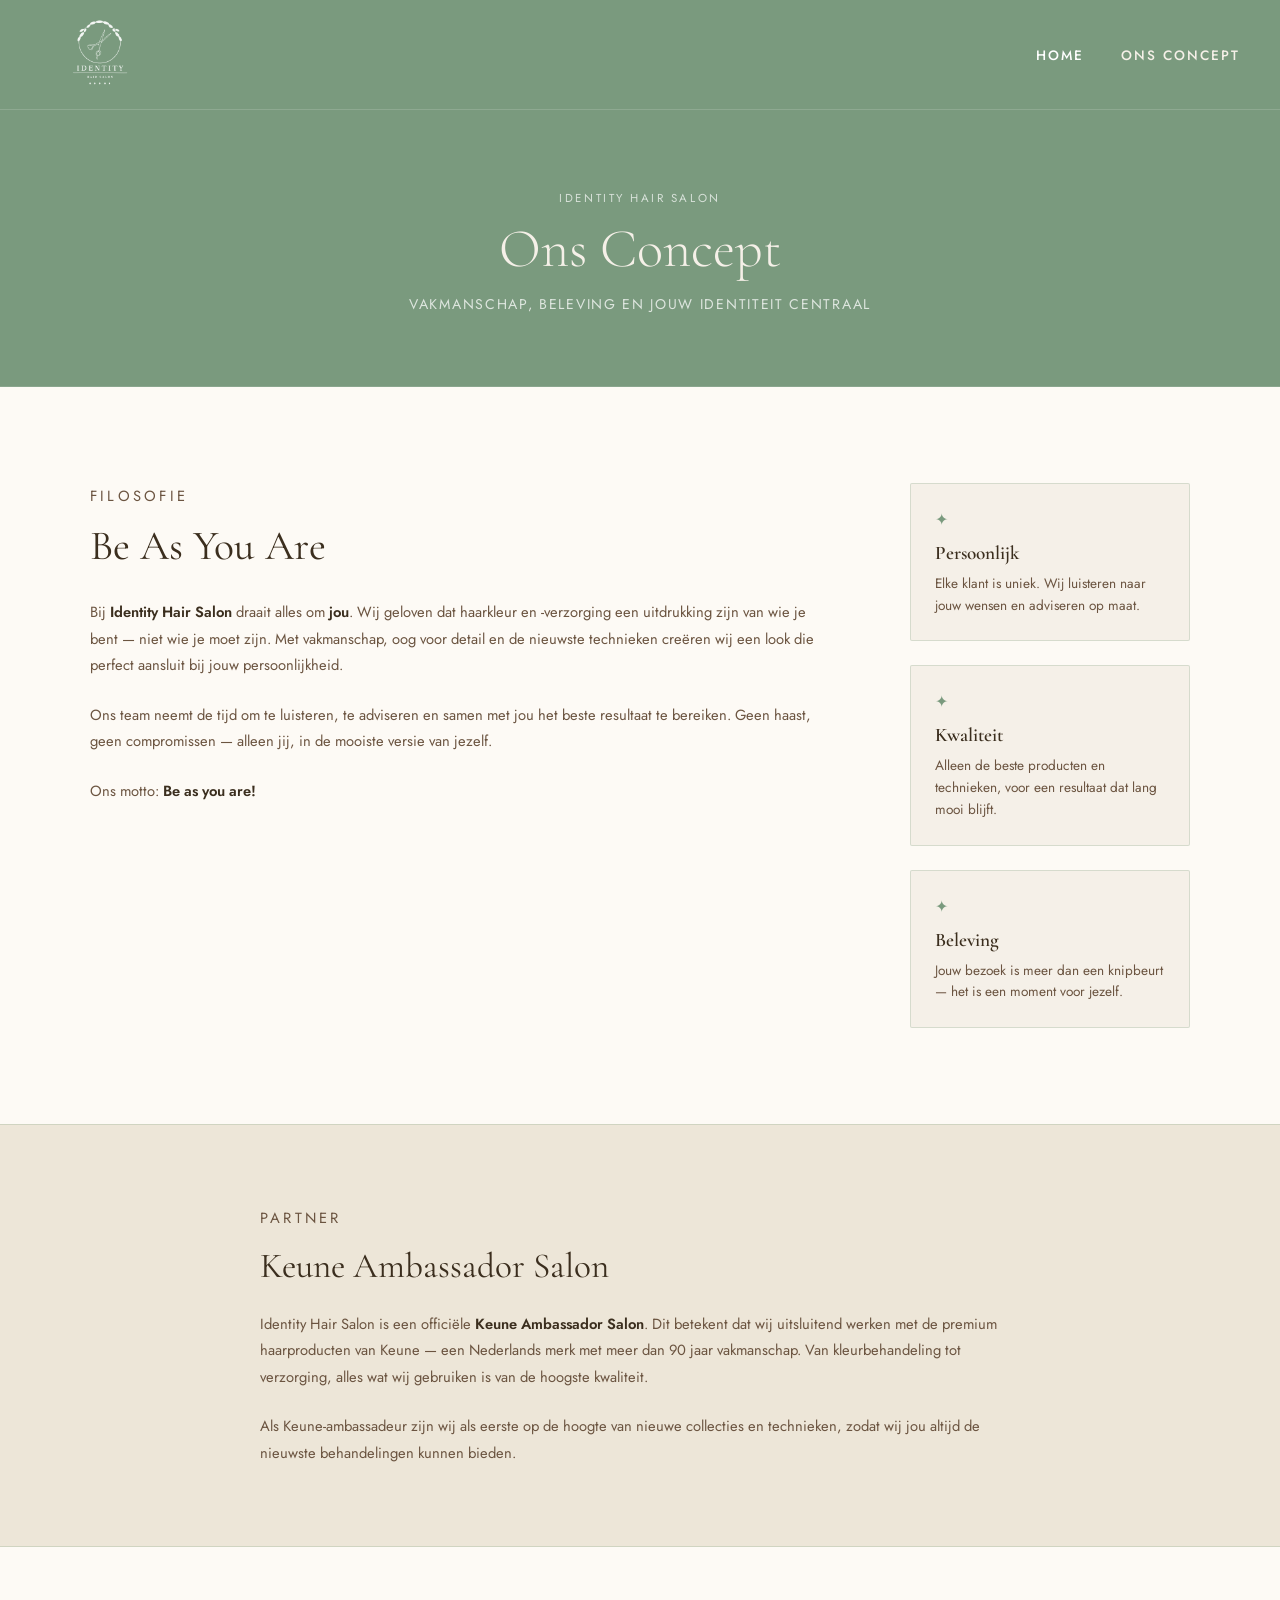
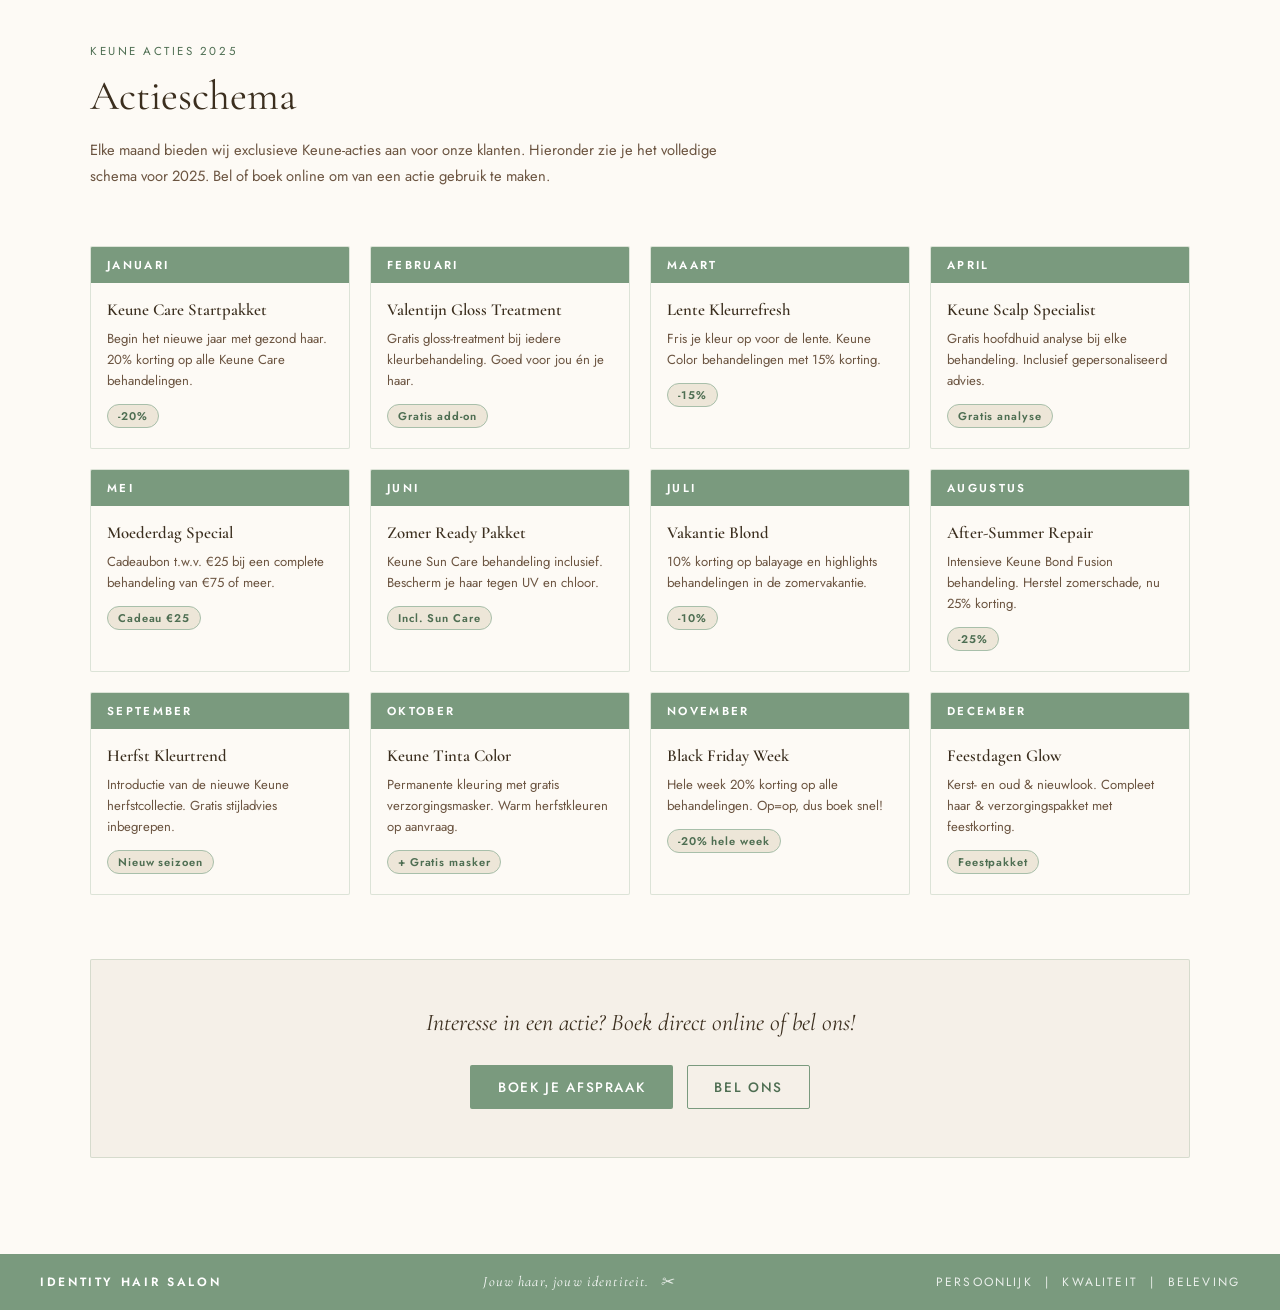
==== ons-concept.html @ a46dd1f7 "init commit" ====
<!DOCTYPE html>
<html lang="nl">
<head>
  <meta charset="UTF-8">
  <meta name="viewport" content="width=device-width, initial-scale=1.0">
  <title>Ons Concept &amp; Acties | Identity Hair Salon</title>
  <link rel="stylesheet" href="css/style.css">
  <link rel="stylesheet" href="css/concept.css">
</head>
<body>

  <!-- Navbar -->
  <nav class="navbar">
    <a href="index.html">
      <img src="assets/logo.png" alt="Identity Hair Salon" class="logo">
    </a>
    <ul class="navbar-links">
      <li><a href="index.html">Home</a></li>
      <li><a href="ons-concept.html" class="active">Ons Concept</a></li>
    </ul>
    <button class="hamburger" id="hamburger" aria-label="Menu">
      <span></span><span></span><span></span>
    </button>
  </nav>

  <nav class="mobile-nav" id="mobile-nav">
    <a href="index.html">Home</a>
    <a href="ons-concept.html" class="active">Ons Concept</a>
  </nav>

  <!-- Page Hero -->
  <section class="page-hero">
    <div class="page-hero-inner">
      <p class="page-eyebrow">Identity Hair Salon</p>
      <h1>Ons Concept</h1>
      <p class="page-sub">Vakmanschap, beleving en jouw identiteit centraal</p>
    </div>
  </section>

  <!-- Filosofie -->
  <section class="filosofie">
    <div class="filosofie-inner">
      <div class="filosofie-text">
        <p class="section-eyebrow">Filosofie</p>
        <h2>Be As You Are</h2>
        <p>Bij <strong>Identity Hair Salon</strong> draait alles om <strong>jou</strong>. Wij geloven dat haarkleur en -verzorging een uitdrukking zijn van wie je bent — niet wie je moet zijn. Met vakmanschap, oog voor detail en de nieuwste technieken creëren wij een look die perfect aansluit bij jouw persoonlijkheid.</p>
        <br>
        <p>Ons team neemt de tijd om te luisteren, te adviseren en samen met jou het beste resultaat te bereiken. Geen haast, geen compromissen — alleen jij, in de mooiste versie van jezelf.</p>
        <br>
        <p>Ons motto: <strong>Be as you are!</strong></p>
      </div>

      <div class="filosofie-values">
        <div class="value-card">
          <span class="value-icon">✦</span>
          <h3>Persoonlijk</h3>
          <p>Elke klant is uniek. Wij luisteren naar jouw wensen en adviseren op maat.</p>
        </div>
        <div class="value-card">
          <span class="value-icon">✦</span>
          <h3>Kwaliteit</h3>
          <p>Alleen de beste producten en technieken, voor een resultaat dat lang mooi blijft.</p>
        </div>
        <div class="value-card">
          <span class="value-icon">✦</span>
          <h3>Beleving</h3>
          <p>Jouw bezoek is meer dan een knipbeurt — het is een moment voor jezelf.</p>
        </div>
      </div>
    </div>
  </section>

  <!-- Keune Ambassador -->
  <section class="keune-section">
    <div class="keune-inner">
      <p class="section-eyebrow">Partner</p>
      <h2>Keune Ambassador Salon</h2>
      <p>Identity Hair Salon is een officiële <strong>Keune Ambassador Salon</strong>. Dit betekent dat wij uitsluitend werken met de premium haarproducten van Keune — een Nederlands merk met meer dan 90 jaar vakmanschap. Van kleurbehandeling tot verzorging, alles wat wij gebruiken is van de hoogste kwaliteit.</p>
      <br>
      <p>Als Keune-ambassadeur zijn wij als eerste op de hoogte van nieuwe collecties en technieken, zodat wij jou altijd de nieuwste behandelingen kunnen bieden.</p>
    </div>
  </section>

  <!-- Actieschema -->
  <section class="acties-section" id="acties">
    <div class="acties-inner">
      <p class="section-eyebrow">Keune Acties 2025</p>
      <h2>Actieschema</h2>
      <p class="acties-intro">Elke maand bieden wij exclusieve Keune-acties aan voor onze klanten. Hieronder zie je het volledige schema voor 2025. Bel of boek online om van een actie gebruik te maken.</p>

      <div class="acties-grid">

        <div class="actie-card">
          <div class="actie-maand">Januari</div>
          <div class="actie-body">
            <h4>Keune Care Startpakket</h4>
            <p>Begin het nieuwe jaar met gezond haar. 20% korting op alle Keune Care behandelingen.</p>
            <span class="actie-badge">-20%</span>
          </div>
        </div>

        <div class="actie-card">
          <div class="actie-maand">Februari</div>
          <div class="actie-body">
            <h4>Valentijn Gloss Treatment</h4>
            <p>Gratis gloss-treatment bij iedere kleurbehandeling. Goed voor jou én je haar.</p>
            <span class="actie-badge">Gratis add-on</span>
          </div>
        </div>

        <div class="actie-card">
          <div class="actie-maand">Maart</div>
          <div class="actie-body">
            <h4>Lente Kleurrefresh</h4>
            <p>Fris je kleur op voor de lente. Keune Color behandelingen met 15% korting.</p>
            <span class="actie-badge">-15%</span>
          </div>
        </div>

        <div class="actie-card">
          <div class="actie-maand">April</div>
          <div class="actie-body">
            <h4>Keune Scalp Specialist</h4>
            <p>Gratis hoofdhuid analyse bij elke behandeling. Inclusief gepersonaliseerd advies.</p>
            <span class="actie-badge">Gratis analyse</span>
          </div>
        </div>

        <div class="actie-card">
          <div class="actie-maand">Mei</div>
          <div class="actie-body">
            <h4>Moederdag Special</h4>
            <p>Cadeaubon t.w.v. €25 bij een complete behandeling van €75 of meer.</p>
            <span class="actie-badge">Cadeau €25</span>
          </div>
        </div>

        <div class="actie-card">
          <div class="actie-maand">Juni</div>
          <div class="actie-body">
            <h4>Zomer Ready Pakket</h4>
            <p>Keune Sun Care behandeling inclusief. Bescherm je haar tegen UV en chloor.</p>
            <span class="actie-badge">Incl. Sun Care</span>
          </div>
        </div>

        <div class="actie-card">
          <div class="actie-maand">Juli</div>
          <div class="actie-body">
            <h4>Vakantie Blond</h4>
            <p>10% korting op balayage en highlights behandelingen in de zomervakantie.</p>
            <span class="actie-badge">-10%</span>
          </div>
        </div>

        <div class="actie-card">
          <div class="actie-maand">Augustus</div>
          <div class="actie-body">
            <h4>After-Summer Repair</h4>
            <p>Intensieve Keune Bond Fusion behandeling. Herstel zomerschade, nu 25% korting.</p>
            <span class="actie-badge">-25%</span>
          </div>
        </div>

        <div class="actie-card">
          <div class="actie-maand">September</div>
          <div class="actie-body">
            <h4>Herfst Kleurtrend</h4>
            <p>Introductie van de nieuwe Keune herfstcollectie. Gratis stijladvies inbegrepen.</p>
            <span class="actie-badge">Nieuw seizoen</span>
          </div>
        </div>

        <div class="actie-card">
          <div class="actie-maand">Oktober</div>
          <div class="actie-body">
            <h4>Keune Tinta Color</h4>
            <p>Permanente kleuring met gratis verzorgingsmasker. Warm herfstkleuren op aanvraag.</p>
            <span class="actie-badge">+ Gratis masker</span>
          </div>
        </div>

        <div class="actie-card">
          <div class="actie-maand">November</div>
          <div class="actie-body">
            <h4>Black Friday Week</h4>
            <p>Hele week 20% korting op alle behandelingen. Op=op, dus boek snel!</p>
            <span class="actie-badge">-20% hele week</span>
          </div>
        </div>

        <div class="actie-card">
          <div class="actie-maand">December</div>
          <div class="actie-body">
            <h4>Feestdagen Glow</h4>
            <p>Kerst- en oud &amp; nieuwlook. Compleet haar &amp; verzorgingspakket met feestkorting.</p>
            <span class="actie-badge">Feestpakket</span>
          </div>
        </div>

      </div>

      <div class="acties-cta">
        <p>Interesse in een actie? Boek direct online of bel ons!</p>
        <div class="acties-cta-buttons">
          <a href="https://www.salonhub.nl" class="btn">Boek je afspraak</a>
          <a href="tel:+31000000000" class="btn-outline">Bel ons</a>
        </div>
      </div>
    </div>
  </section>

  <!-- Footer -->
  <footer>
    <span class="footer-brand">Identity Hair Salon</span>
    <span class="footer-tagline">
      Jouw haar, jouw identiteit.
      <span class="scissors-icon">✂</span>
    </span>
    <span class="footer-values">Persoonlijk &nbsp;|&nbsp; Kwaliteit &nbsp;|&nbsp; Beleving</span>
  </footer>

  <script>
    const ham = document.getElementById('hamburger');
    const mob = document.getElementById('mobile-nav');
    ham.addEventListener('click', () => {
      ham.classList.toggle('open');
      mob.classList.toggle('open');
    });
  </script>

</body>
</html>
---- css/style.css ----
@import url('https://fonts.googleapis.com/css2?family=Cormorant+Garamond:ital,wght@0,300;0,400;0,600;1,300;1,400&family=Jost:wght@300;400;500;600&display=swap');

/* ── Variables ──────────────────────────────────────── */
:root {
  --sage:       #7a9a7e;
  --sage-light: #a8bfaa;
  --sage-dark:  #4e6e52;
  --cream:      #f5f0e8;
  --cream-dark: #ede6d8;
  --brown:      #3b2e1e;
  --brown-mid:  #6b5440;
  --white:      #fdfaf5;
  --text:       #3b2e1e;
  --border:     rgba(122,154,126,0.25);
  --shadow:     0 8px 32px rgba(59,46,30,0.10);
}

/* ── Reset ──────────────────────────────────────────── */
*, *::before, *::after { box-sizing: border-box; margin: 0; padding: 0; }

html { height: 100%; scroll-behavior: smooth; }

body {
  font-family: 'Jost', sans-serif;
  color: var(--text);
  background: var(--white);
  min-height: 100%;
  display: flex;
  flex-direction: column;
  padding-top: 110px;
}

img { display: block; max-width: 100%; }
a { text-decoration: none; color: inherit; }

/* ── Navbar ─────────────────────────────────────────── */
.navbar {
  position: fixed;
  top: 0; left: 0; right: 0;
  z-index: 1000;
  display: flex;
  justify-content: space-between;
  align-items: center;
  background: var(--sage);
  padding: 0 40px;
  height: 110px;
  border-bottom: 1px solid rgba(255,255,255,0.15);
}

.navbar .logo {
  height: 80px;
  width: auto;
  object-fit: contain;
  filter: brightness(0) invert(1);
  opacity: 0.92;
}

.navbar-links {
  display: flex;
  gap: 36px;
  align-items: center;
  list-style: none;
}

.navbar-links a {
  color: #fff;
  font-family: 'Jost', sans-serif;
  font-weight: 500;
  font-size: 0.85rem;
  letter-spacing: 0.15em;
  text-transform: uppercase;
  transition: color 0.3s;
}

.navbar-links a:hover,
.navbar-links a.active {
  color: var(--cream);
}

/* ── Hamburger ──────────────────────────────────────── */
.hamburger {
  display: none;
  flex-direction: column;
  gap: 5px;
  background: none;
  border: none;
  cursor: pointer;
  padding: 4px;
}
.hamburger span {
  display: block;
  width: 24px; height: 2px;
  background: #fff;
  border-radius: 2px;
  transition: all 0.3s;
}
.hamburger.open span:nth-child(1) { transform: translateY(7px) rotate(45deg); }
.hamburger.open span:nth-child(2) { opacity: 0; }
.hamburger.open span:nth-child(3) { transform: translateY(-7px) rotate(-45deg); }

/* ── Mobile nav ─────────────────────────────────────── */
.mobile-nav {
  display: none;
  flex-direction: column;
  background: var(--sage-dark);
  padding: 24px 32px;
  gap: 20px;
  position: fixed;
  top: 110px; left: 0; right: 0;
  z-index: 999;
}
.mobile-nav.open { display: flex; }
.mobile-nav a {
  color: #fff;
  font-size: 1rem;
  font-family: 'Jost', sans-serif;
  font-weight: 500;
  letter-spacing: 0.1em;
  text-transform: uppercase;
}
.mobile-nav a:hover { color: var(--cream); }

/* ── Buttons ─────────────────────────────────────────── */
.btn {
  display: inline-block;
  background: var(--sage);
  color: #fff;
  padding: 12px 28px;
  border-radius: 2px;
  font-family: 'Jost', sans-serif;
  font-weight: 500;
  font-size: 0.85rem;
  letter-spacing: 0.12em;
  text-transform: uppercase;
  transition: background 0.3s, transform 0.2s;
  border: none;
  cursor: pointer;
}
.btn:hover { background: var(--sage-dark); transform: translateY(-1px); }

.btn-outline {
  display: inline-block;
  border: 1.5px solid var(--sage);
  color: var(--sage-dark);
  padding: 11px 26px;
  border-radius: 2px;
  font-family: 'Jost', sans-serif;
  font-weight: 500;
  font-size: 0.85rem;
  letter-spacing: 0.12em;
  text-transform: uppercase;
  transition: all 0.3s;
  background: transparent;
  cursor: pointer;
}
.btn-outline:hover {
  background: var(--sage);
  color: #fff;
}

.btn-acties {
  display: inline-block;
  background: var(--cream);
  color: var(--sage-dark);
  border: 1.5px solid var(--sage);
  padding: 13px 32px;
  border-radius: 2px;
  font-family: 'Jost', sans-serif;
  font-weight: 600;
  font-size: 0.85rem;
  letter-spacing: 0.14em;
  text-transform: uppercase;
  transition: all 0.3s;
  cursor: pointer;
}
.btn-acties:hover {
  background: var(--sage);
  color: #fff;
}

/* ── Footer ──────────────────────────────────────────── */
footer {
  margin-top: auto;
  background: var(--sage);
  color: #fff;
  padding: 18px 40px;
  display: flex;
  align-items: center;
  justify-content: space-between;
  gap: 16px;
  font-family: 'Jost', sans-serif;
  font-size: 0.75rem;
  font-weight: 400;
  letter-spacing: 0.18em;
  text-transform: uppercase;
  flex-wrap: wrap;
}

.footer-brand {
  font-weight: 600;
  letter-spacing: 0.22em;
}

.footer-tagline {
  display: flex;
  align-items: center;
  gap: 10px;
  font-style: italic;
  font-family: 'Cormorant Garamond', serif;
  font-size: 0.9rem;
  letter-spacing: 0.08em;
  text-transform: none;
}

.footer-tagline .scissors-icon {
  font-size: 1rem;
  opacity: 0.8;
}

.footer-values {
  letter-spacing: 0.18em;
  opacity: 0.85;
}

/* ── Responsive ─────────────────────────────────────── */
@media (max-width: 768px) {
  body { padding-top: 80px; }
  .navbar { height: 80px; padding: 0 20px; }
  .navbar .logo { height: 56px; }
  .navbar-links { display: none; }
  .hamburger { display: flex; }
  .mobile-nav { top: 80px; }

  footer {
    flex-direction: column;
    text-align: center;
    gap: 8px;
    padding: 16px 20px;
  }
}
---- css/concept.css ----
/* ── Page Hero ───────────────────────────────────────── */
.page-hero {
  background: var(--sage);
  padding: 80px 60px 72px;
  text-align: center;
  border-bottom: 1px solid rgba(255,255,255,0.12);
}

.page-hero-inner {
  max-width: 700px;
  margin: 0 auto;
}

.page-eyebrow {
  font-size: 0.72rem;
  letter-spacing: 0.22em;
  text-transform: uppercase;
  color: rgba(255,255,255,0.7);
  margin-bottom: 14px;
}

.page-hero h1 {
  font-family: 'Cormorant Garamond', serif;
  font-size: 3.4rem;
  font-weight: 300;
  color: var(--cream);
  margin-bottom: 14px;
  line-height: 1.1;
}

.page-sub {
  font-size: 0.88rem;
  letter-spacing: 0.12em;
  color: rgba(255,255,255,0.75);
  text-transform: uppercase;
}

/* ── Filosofie ───────────────────────────────────────── */
.filosofie {
  background: var(--white);
  padding: 96px 60px;
}

.filosofie-inner {
  max-width: 1100px;
  margin: 0 auto;
  display: flex;
  gap: 80px;
  align-items: flex-start;
  flex-wrap: wrap;
}

.filosofie-text {
  flex: 1 1 440px;
}

.section-eyebrow {
  font-size: 0.72rem;
  letter-spacing: 0.22em;
  text-transform: uppercase;
  color: var(--sage-dark);
  margin-bottom: 12px;
  display: block;
}

.filosofie-text h2 {
  font-family: 'Cormorant Garamond', serif;
  font-size: 2.6rem;
  font-weight: 400;
  color: var(--brown);
  margin-bottom: 28px;
}

.filosofie-text p {
  font-size: 0.92rem;
  line-height: 1.8;
  color: var(--brown-mid);
}

.filosofie-text strong {
  color: var(--brown);
  font-weight: 600;
}

.filosofie-values {
  flex: 0 0 280px;
  display: flex;
  flex-direction: column;
  gap: 24px;
}

.value-card {
  background: var(--cream);
  border: 1px solid var(--border);
  border-radius: 2px;
  padding: 24px 24px;
}

.value-icon {
  color: var(--sage);
  font-size: 1rem;
  display: block;
  margin-bottom: 10px;
}

.value-card h3 {
  font-family: 'Cormorant Garamond', serif;
  font-size: 1.2rem;
  font-weight: 600;
  color: var(--brown);
  margin-bottom: 8px;
}

.value-card p {
  font-size: 0.85rem;
  line-height: 1.6;
  color: var(--brown-mid);
}

/* ── Keune Section ───────────────────────────────────── */
.keune-section {
  background: var(--cream-dark);
  border-top: 1px solid var(--border);
  border-bottom: 1px solid var(--border);
  padding: 80px 60px;
}

.keune-inner {
  max-width: 760px;
  margin: 0 auto;
}

.keune-inner h2 {
  font-family: 'Cormorant Garamond', serif;
  font-size: 2.2rem;
  font-weight: 400;
  color: var(--brown);
  margin-bottom: 24px;
}

.keune-inner p {
  font-size: 0.92rem;
  line-height: 1.8;
  color: var(--brown-mid);
}

.keune-inner strong {
  color: var(--brown);
  font-weight: 600;
}

/* ── Acties Section ──────────────────────────────────── */
.acties-section {
  background: var(--white);
  padding: 96px 60px;
}

.acties-inner {
  max-width: 1100px;
  margin: 0 auto;
}

.acties-inner > .section-eyebrow {
  display: block;
  margin-bottom: 12px;
}

.acties-inner h2 {
  font-family: 'Cormorant Garamond', serif;
  font-size: 2.6rem;
  font-weight: 400;
  color: var(--brown);
  margin-bottom: 16px;
}

.acties-intro {
  font-size: 0.92rem;
  line-height: 1.8;
  color: var(--brown-mid);
  max-width: 640px;
  margin-bottom: 56px;
}

/* ── Acties Grid ─────────────────────────────────────── */
.acties-grid {
  display: grid;
  grid-template-columns: repeat(4, 1fr);
  gap: 20px;
  margin-bottom: 64px;
}

.actie-card {
  border: 1px solid var(--border);
  border-radius: 2px;
  overflow: hidden;
  background: var(--white);
  transition: box-shadow 0.3s, transform 0.2s;
}

.actie-card:hover {
  box-shadow: 0 8px 28px rgba(59,46,30,0.10);
  transform: translateY(-2px);
}

.actie-maand {
  background: var(--sage);
  color: #fff;
  font-family: 'Jost', sans-serif;
  font-size: 0.72rem;
  font-weight: 600;
  letter-spacing: 0.2em;
  text-transform: uppercase;
  padding: 10px 16px;
}

.actie-body {
  padding: 16px 16px 20px;
  position: relative;
}

.actie-body h4 {
  font-family: 'Cormorant Garamond', serif;
  font-size: 1.05rem;
  font-weight: 600;
  color: var(--brown);
  margin-bottom: 8px;
}

.actie-body p {
  font-size: 0.82rem;
  line-height: 1.6;
  color: var(--brown-mid);
  margin-bottom: 12px;
}

.actie-badge {
  display: inline-block;
  background: var(--cream-dark);
  border: 1px solid var(--sage-light);
  color: var(--sage-dark);
  font-size: 0.7rem;
  font-weight: 600;
  letter-spacing: 0.08em;
  padding: 3px 10px;
  border-radius: 999px;
}

/* ── CTA ─────────────────────────────────────────────── */
.acties-cta {
  background: var(--cream);
  border: 1px solid var(--border);
  border-radius: 2px;
  padding: 48px 60px;
  text-align: center;
}

.acties-cta p {
  font-family: 'Cormorant Garamond', serif;
  font-size: 1.5rem;
  font-style: italic;
  color: var(--brown);
  margin-bottom: 28px;
}

.acties-cta-buttons {
  display: flex;
  gap: 14px;
  justify-content: center;
  flex-wrap: wrap;
}

/* ── Responsive ─────────────────────────────────────── */
@media (max-width: 1100px) {
  .acties-grid { grid-template-columns: repeat(3, 1fr); }
}

@media (max-width: 900px) {
  .filosofie-inner { flex-direction: column; gap: 48px; }
  .filosofie-values { flex: 0 0 auto; width: 100%; flex-direction: row; flex-wrap: wrap; }
  .value-card { flex: 1 1 200px; }
  .acties-grid { grid-template-columns: repeat(2, 1fr); }
  .filosofie, .keune-section, .acties-section { padding: 72px 40px; }
}

@media (max-width: 600px) {
  .page-hero { padding: 60px 24px; }
  .page-hero h1 { font-size: 2.4rem; }
  .acties-grid { grid-template-columns: 1fr; }
  .filosofie, .keune-section, .acties-section { padding: 56px 24px; }
  .acties-cta { padding: 36px 24px; }
}
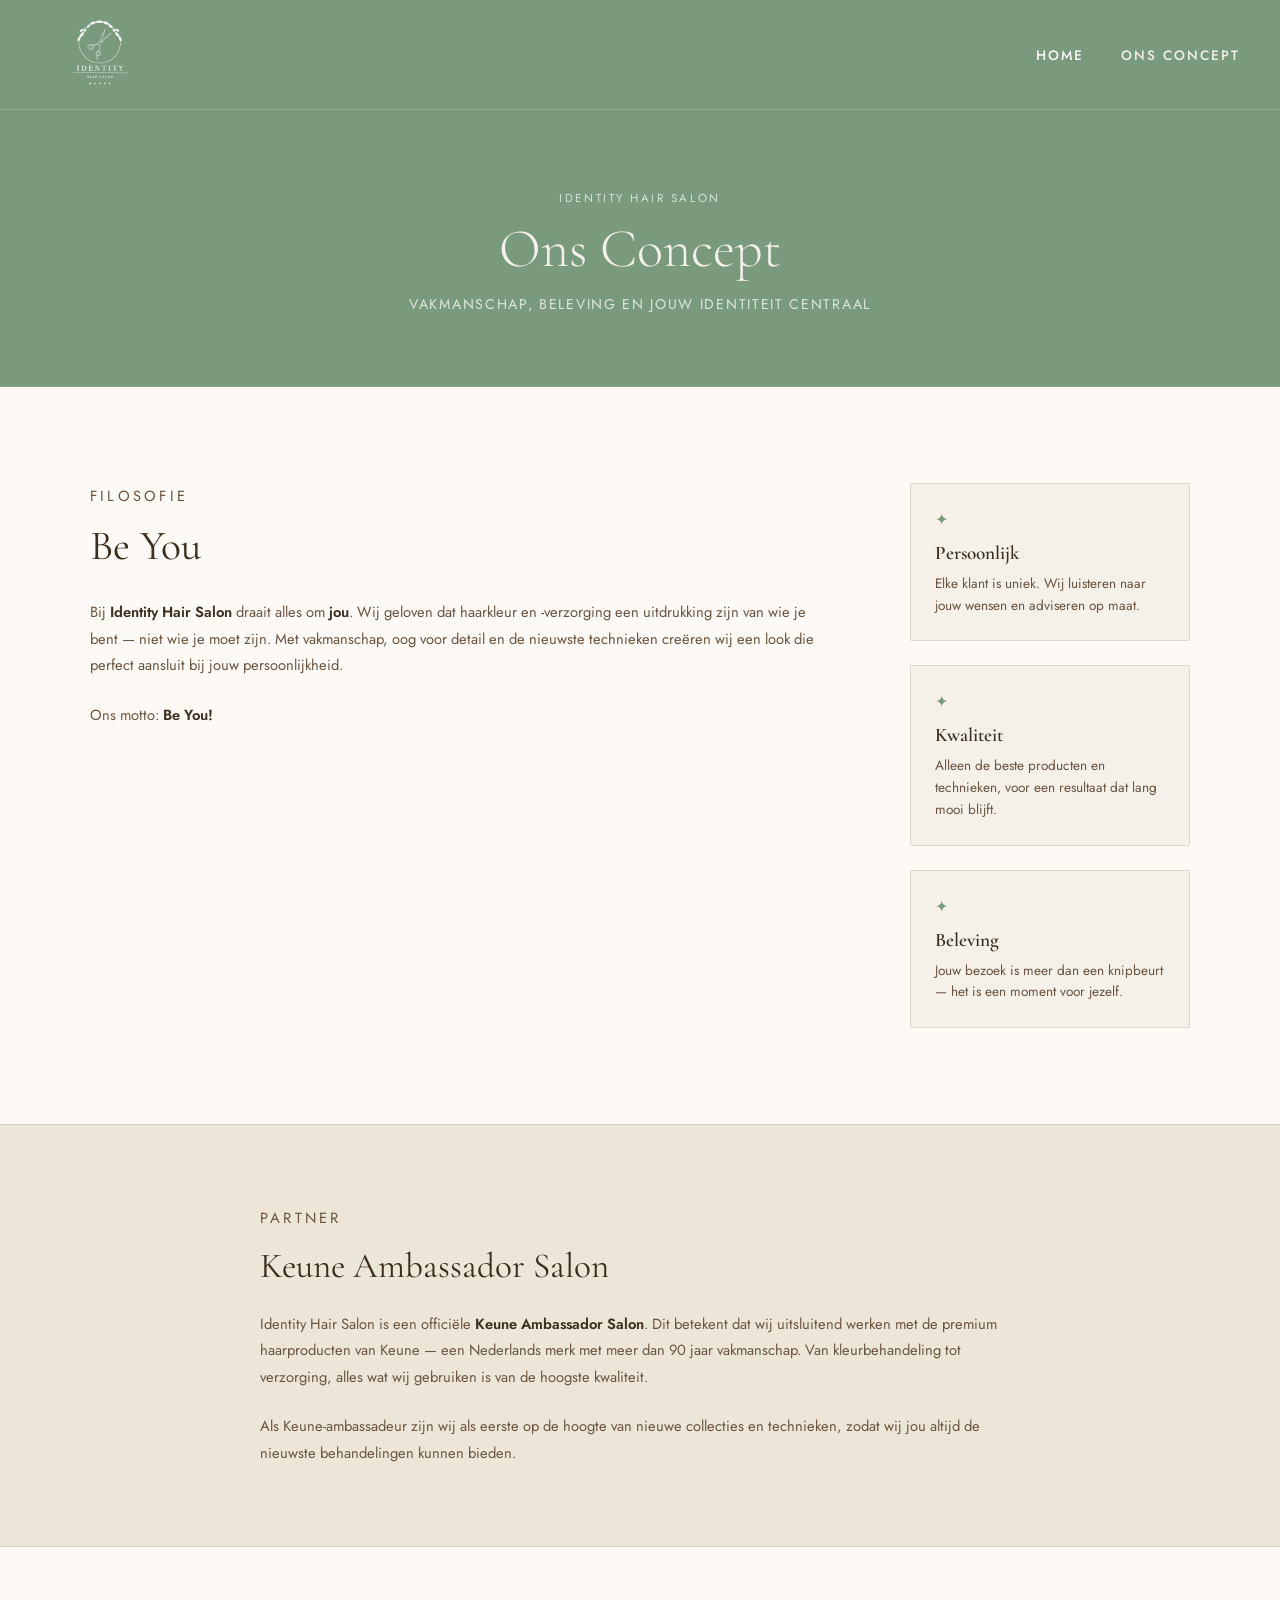
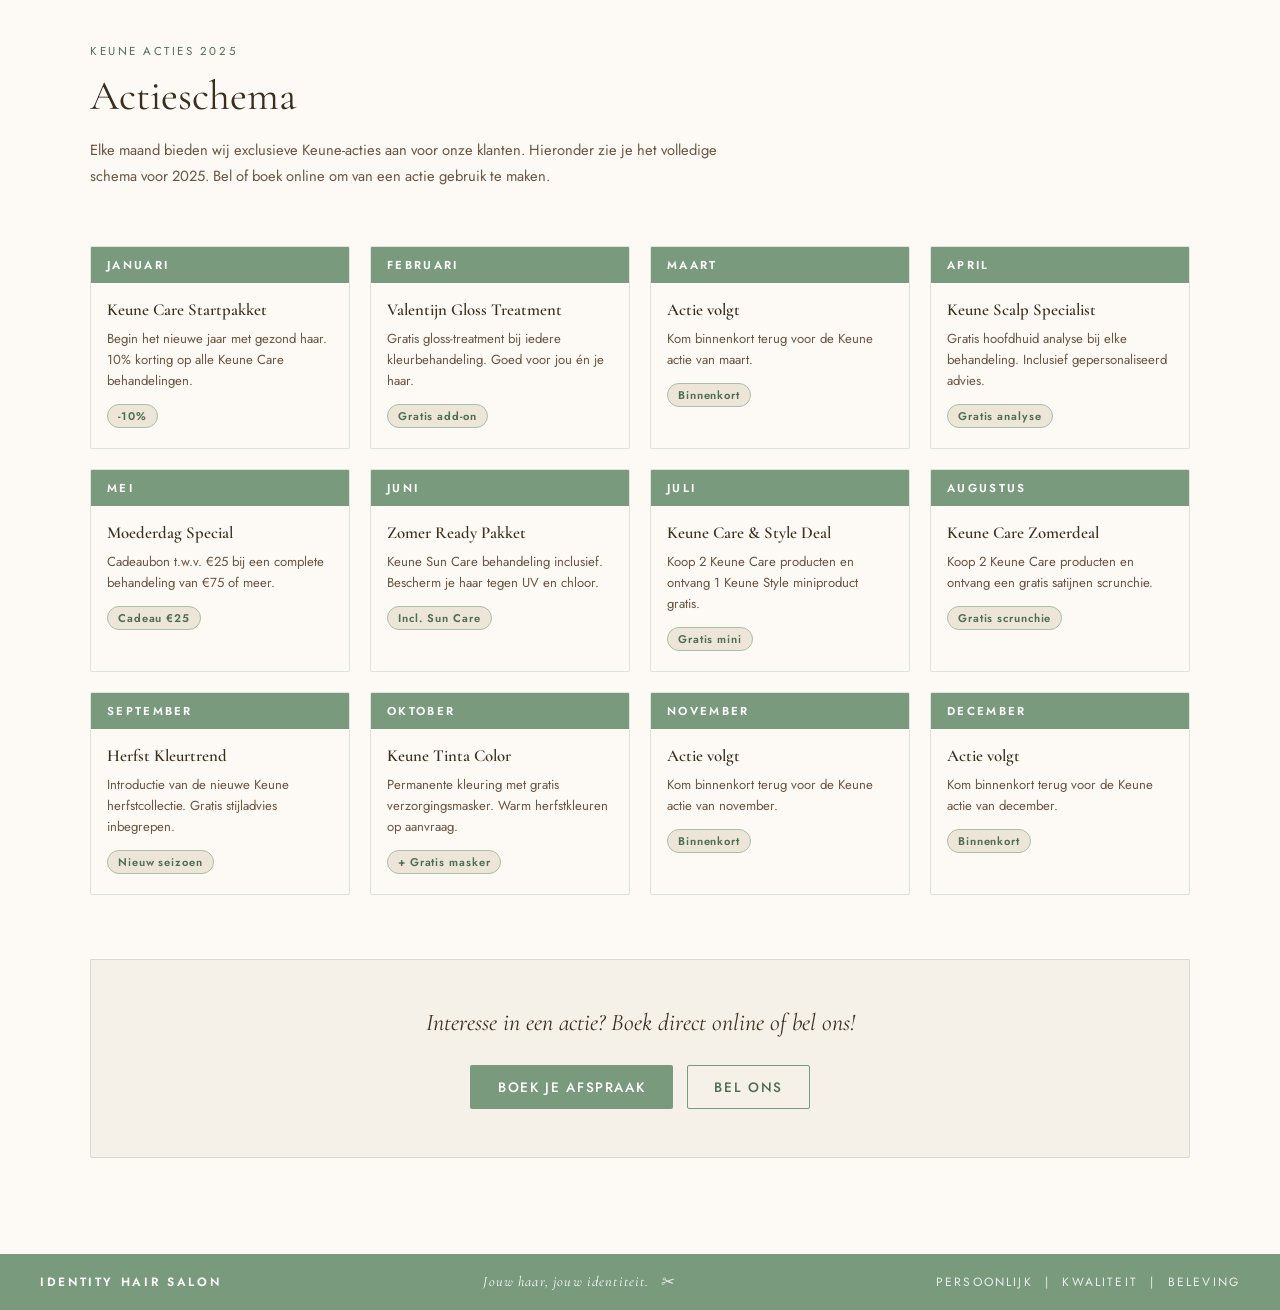
==== commit e682eff9: "changes" ====
--- a/ons-concept.html
+++ b/ons-concept.html
@@ -42,12 +42,10 @@
     <div class="filosofie-inner">
       <div class="filosofie-text">
         <p class="section-eyebrow">Filosofie</p>
-        <h2>Be As You Are</h2>
+        <h2>Be You</h2>
         <p>Bij <strong>Identity Hair Salon</strong> draait alles om <strong>jou</strong>. Wij geloven dat haarkleur en -verzorging een uitdrukking zijn van wie je bent — niet wie je moet zijn. Met vakmanschap, oog voor detail en de nieuwste technieken creëren wij een look die perfect aansluit bij jouw persoonlijkheid.</p>
         <br>
-        <p>Ons team neemt de tijd om te luisteren, te adviseren en samen met jou het beste resultaat te bereiken. Geen haast, geen compromissen — alleen jij, in de mooiste versie van jezelf.</p>
-        <br>
-        <p>Ons motto: <strong>Be as you are!</strong></p>
+        <p>Ons motto: <strong>Be You!</strong></p>
       </div>
 
       <div class="filosofie-values">
@@ -94,8 +92,8 @@
           <div class="actie-maand">Januari</div>
           <div class="actie-body">
             <h4>Keune Care Startpakket</h4>
-            <p>Begin het nieuwe jaar met gezond haar. 20% korting op alle Keune Care behandelingen.</p>
-            <span class="actie-badge">-20%</span>
+            <p>Begin het nieuwe jaar met gezond haar. 10% korting op alle Keune Care behandelingen.</p>
+            <span class="actie-badge">-10%</span>
           </div>
         </div>
 
@@ -111,9 +109,9 @@
         <div class="actie-card">
           <div class="actie-maand">Maart</div>
           <div class="actie-body">
-            <h4>Lente Kleurrefresh</h4>
-            <p>Fris je kleur op voor de lente. Keune Color behandelingen met 15% korting.</p>
-            <span class="actie-badge">-15%</span>
+            <h4>Actie volgt</h4>
+            <p>Kom binnenkort terug voor de Keune actie van maart.</p>
+            <span class="actie-badge">Binnenkort</span>
           </div>
         </div>
 
@@ -147,18 +145,18 @@
         <div class="actie-card">
           <div class="actie-maand">Juli</div>
           <div class="actie-body">
-            <h4>Vakantie Blond</h4>
-            <p>10% korting op balayage en highlights behandelingen in de zomervakantie.</p>
-            <span class="actie-badge">-10%</span>
+            <h4>Keune Care &amp; Style Deal</h4>
+            <p>Koop 2 Keune Care producten en ontvang 1 Keune Style miniproduct gratis.</p>
+            <span class="actie-badge">Gratis mini</span>
           </div>
         </div>
 
         <div class="actie-card">
           <div class="actie-maand">Augustus</div>
           <div class="actie-body">
-            <h4>After-Summer Repair</h4>
-            <p>Intensieve Keune Bond Fusion behandeling. Herstel zomerschade, nu 25% korting.</p>
-            <span class="actie-badge">-25%</span>
+            <h4>Keune Care Zomerdeal</h4>
+            <p>Koop 2 Keune Care producten en ontvang een gratis satijnen scrunchie.</p>
+            <span class="actie-badge">Gratis scrunchie</span>
           </div>
         </div>
 
@@ -183,18 +181,18 @@
         <div class="actie-card">
           <div class="actie-maand">November</div>
           <div class="actie-body">
-            <h4>Black Friday Week</h4>
-            <p>Hele week 20% korting op alle behandelingen. Op=op, dus boek snel!</p>
-            <span class="actie-badge">-20% hele week</span>
+            <h4>Actie volgt</h4>
+            <p>Kom binnenkort terug voor de Keune actie van november.</p>
+            <span class="actie-badge">Binnenkort</span>
           </div>
         </div>
 
         <div class="actie-card">
           <div class="actie-maand">December</div>
           <div class="actie-body">
-            <h4>Feestdagen Glow</h4>
-            <p>Kerst- en oud &amp; nieuwlook. Compleet haar &amp; verzorgingspakket met feestkorting.</p>
-            <span class="actie-badge">Feestpakket</span>
+            <h4>Actie volgt</h4>
+            <p>Kom binnenkort terug voor de Keune actie van december.</p>
+            <span class="actie-badge">Binnenkort</span>
           </div>
         </div>
 
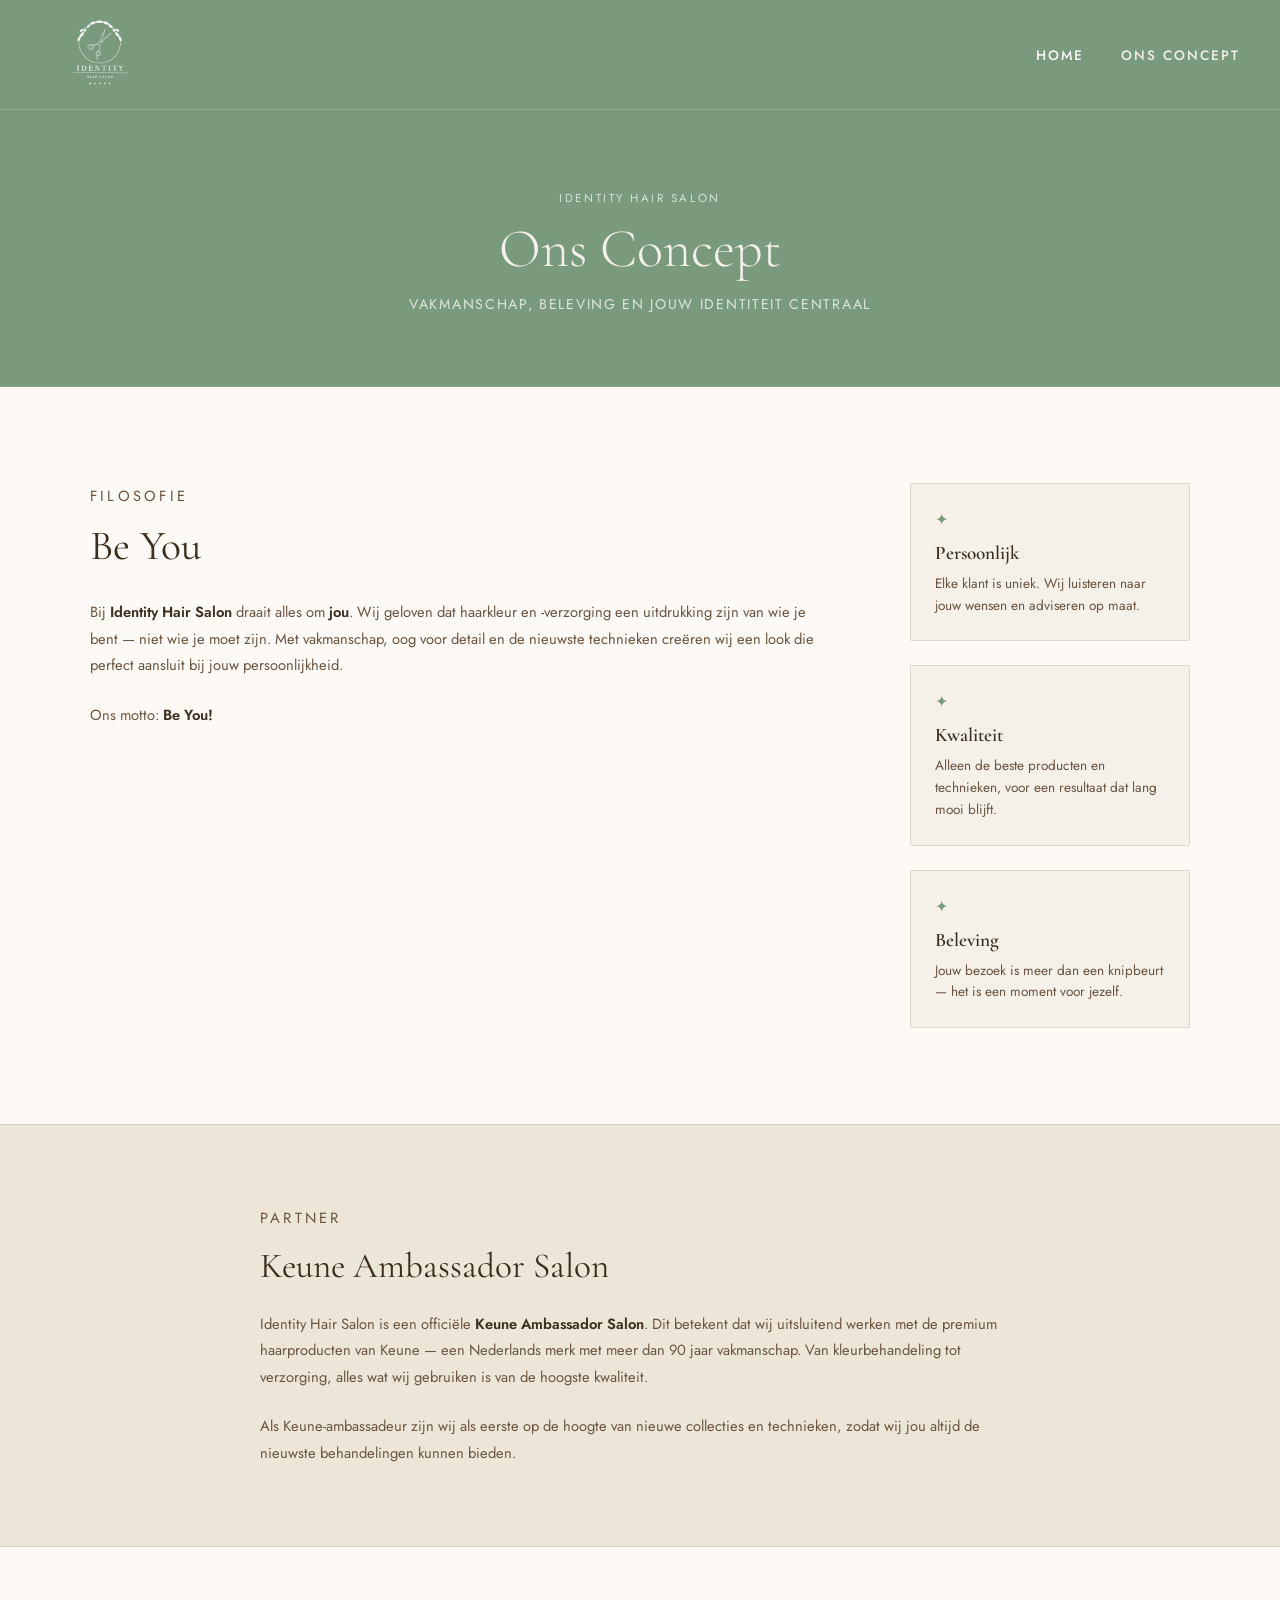
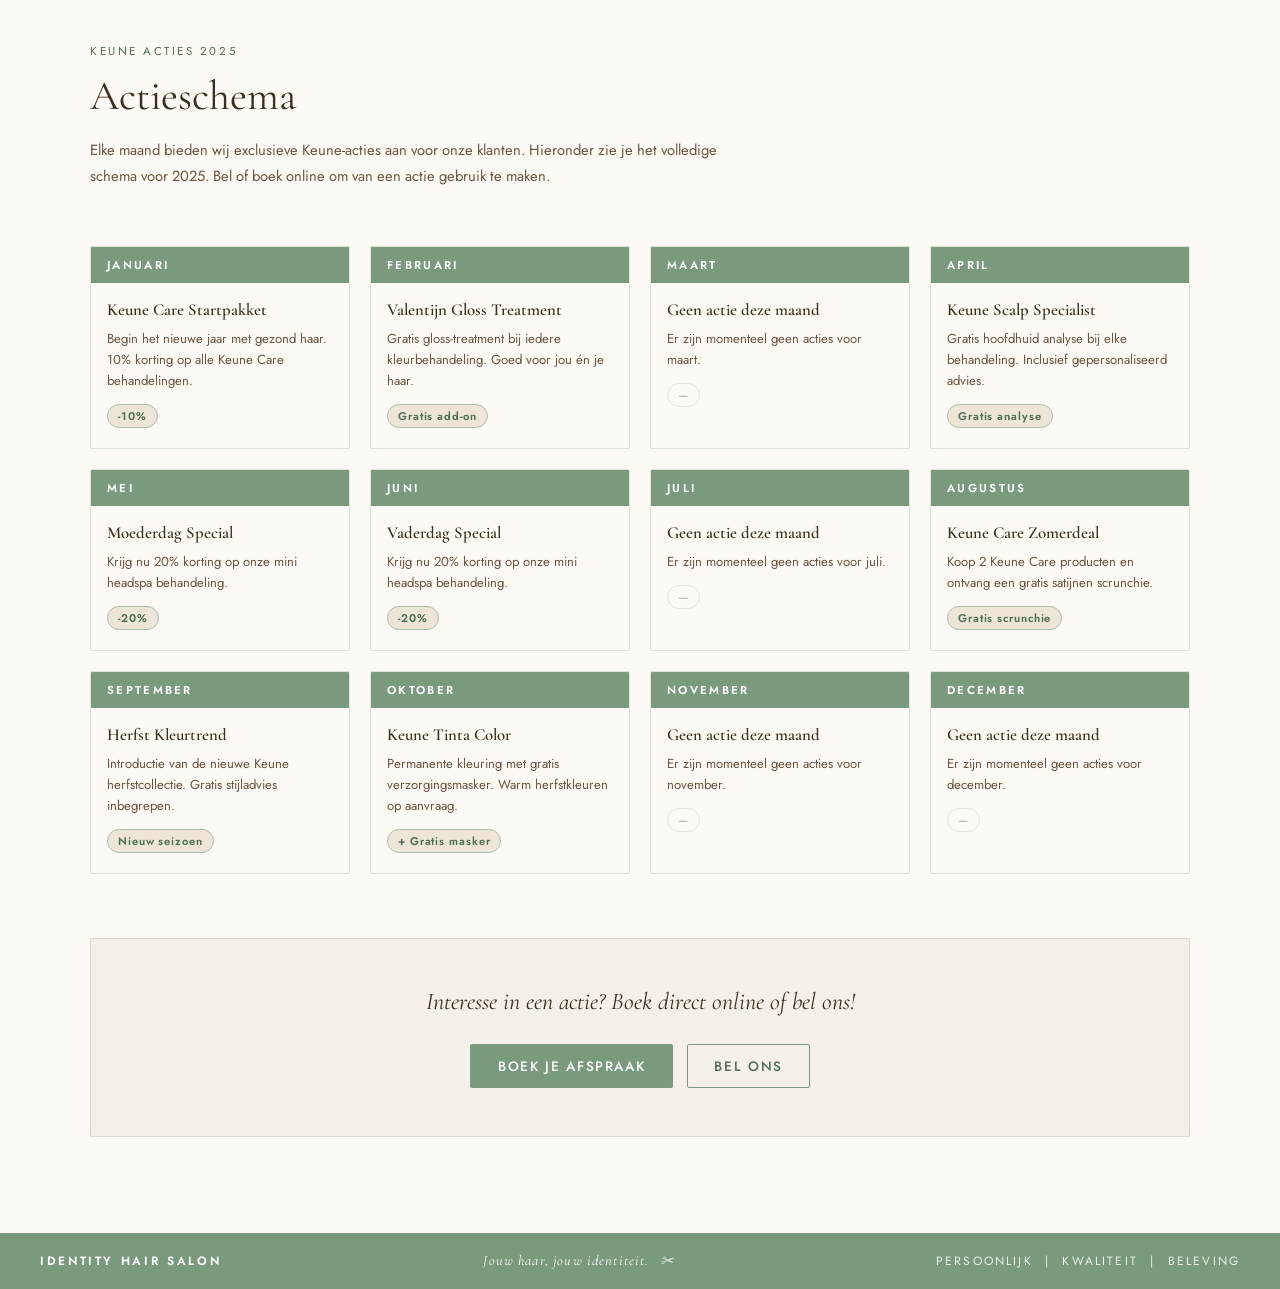
==== commit 15faecf9: "edit schema" ====
--- a/ons-concept.html
+++ b/ons-concept.html
@@ -109,9 +109,9 @@
         <div class="actie-card">
           <div class="actie-maand">Maart</div>
           <div class="actie-body">
-            <h4>Actie volgt</h4>
-            <p>Kom binnenkort terug voor de Keune actie van maart.</p>
-            <span class="actie-badge">Binnenkort</span>
+            <h4>Geen actie deze maand</h4>
+            <p>Er zijn momenteel geen acties voor maart.</p>
+            <span class="actie-badge actie-badge--leeg">—</span>
           </div>
         </div>
 
@@ -128,26 +128,26 @@
           <div class="actie-maand">Mei</div>
           <div class="actie-body">
             <h4>Moederdag Special</h4>
-            <p>Cadeaubon t.w.v. €25 bij een complete behandeling van €75 of meer.</p>
-            <span class="actie-badge">Cadeau €25</span>
+            <p>Krijg nu 20% korting op onze mini headspa behandeling.</p>
+            <span class="actie-badge">-20%</span>
           </div>
         </div>
 
         <div class="actie-card">
           <div class="actie-maand">Juni</div>
           <div class="actie-body">
-            <h4>Zomer Ready Pakket</h4>
-            <p>Keune Sun Care behandeling inclusief. Bescherm je haar tegen UV en chloor.</p>
-            <span class="actie-badge">Incl. Sun Care</span>
+            <h4>Vaderdag Special</h4>
+            <p>Krijg nu 20% korting op onze mini headspa behandeling.</p>
+            <span class="actie-badge">-20%</span>
           </div>
         </div>
 
         <div class="actie-card">
           <div class="actie-maand">Juli</div>
           <div class="actie-body">
-            <h4>Keune Care &amp; Style Deal</h4>
-            <p>Koop 2 Keune Care producten en ontvang 1 Keune Style miniproduct gratis.</p>
-            <span class="actie-badge">Gratis mini</span>
+            <h4>Geen actie deze maand</h4>
+            <p>Er zijn momenteel geen acties voor juli.</p>
+            <span class="actie-badge actie-badge--leeg">—</span>
           </div>
         </div>
 
@@ -181,18 +181,18 @@
         <div class="actie-card">
           <div class="actie-maand">November</div>
           <div class="actie-body">
-            <h4>Actie volgt</h4>
-            <p>Kom binnenkort terug voor de Keune actie van november.</p>
-            <span class="actie-badge">Binnenkort</span>
+            <h4>Geen actie deze maand</h4>
+            <p>Er zijn momenteel geen acties voor november.</p>
+            <span class="actie-badge actie-badge--leeg">—</span>
           </div>
         </div>
 
         <div class="actie-card">
           <div class="actie-maand">December</div>
           <div class="actie-body">
-            <h4>Actie volgt</h4>
-            <p>Kom binnenkort terug voor de Keune actie van december.</p>
-            <span class="actie-badge">Binnenkort</span>
+            <h4>Geen actie deze maand</h4>
+            <p>Er zijn momenteel geen acties voor december.</p>
+            <span class="actie-badge actie-badge--leeg">—</span>
           </div>
         </div>
 
--- a/css/concept.css
+++ b/css/concept.css
@@ -243,6 +243,12 @@
   letter-spacing: 0.08em;
   padding: 3px 10px;
   border-radius: 999px;
+}
+
+.actie-badge--leeg {
+  background: transparent;
+  border-color: rgba(122,154,126,0.2);
+  color: #bbb;
 }
 
 /* ── CTA ─────────────────────────────────────────────── */
